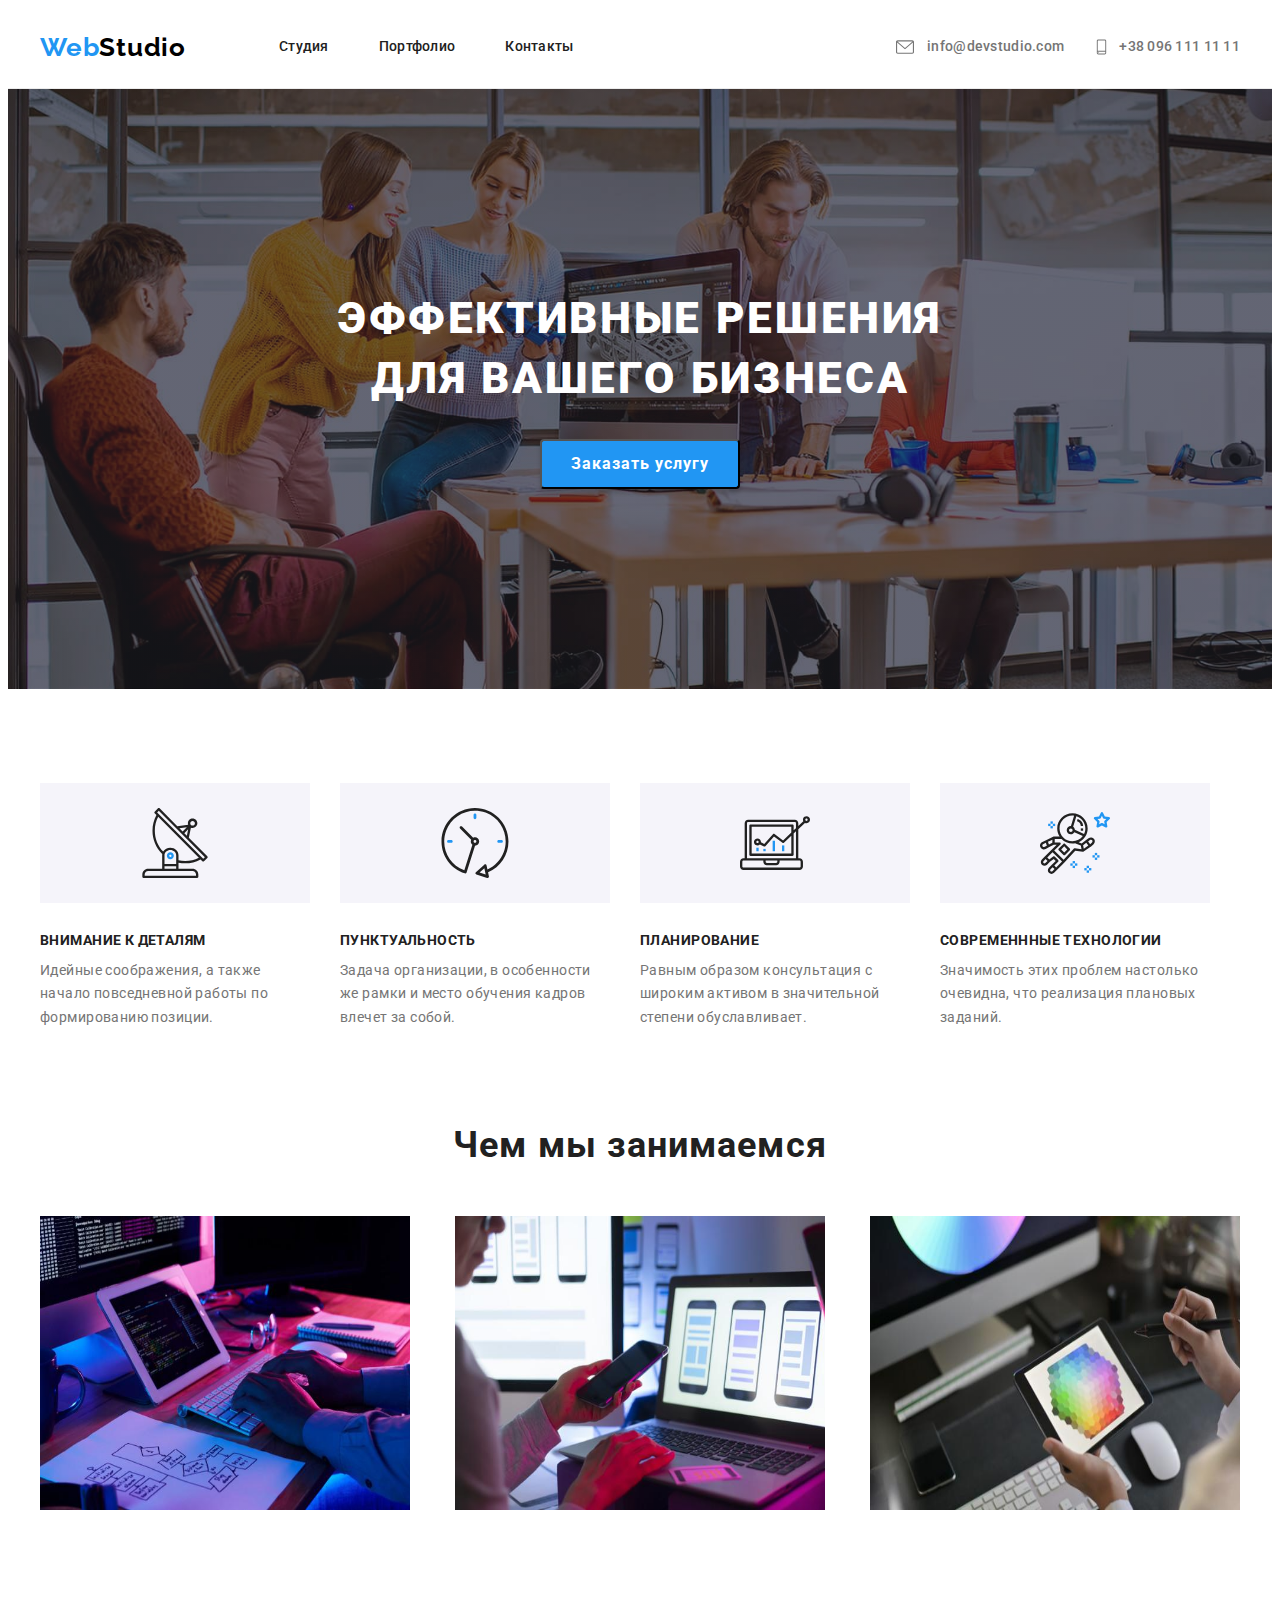
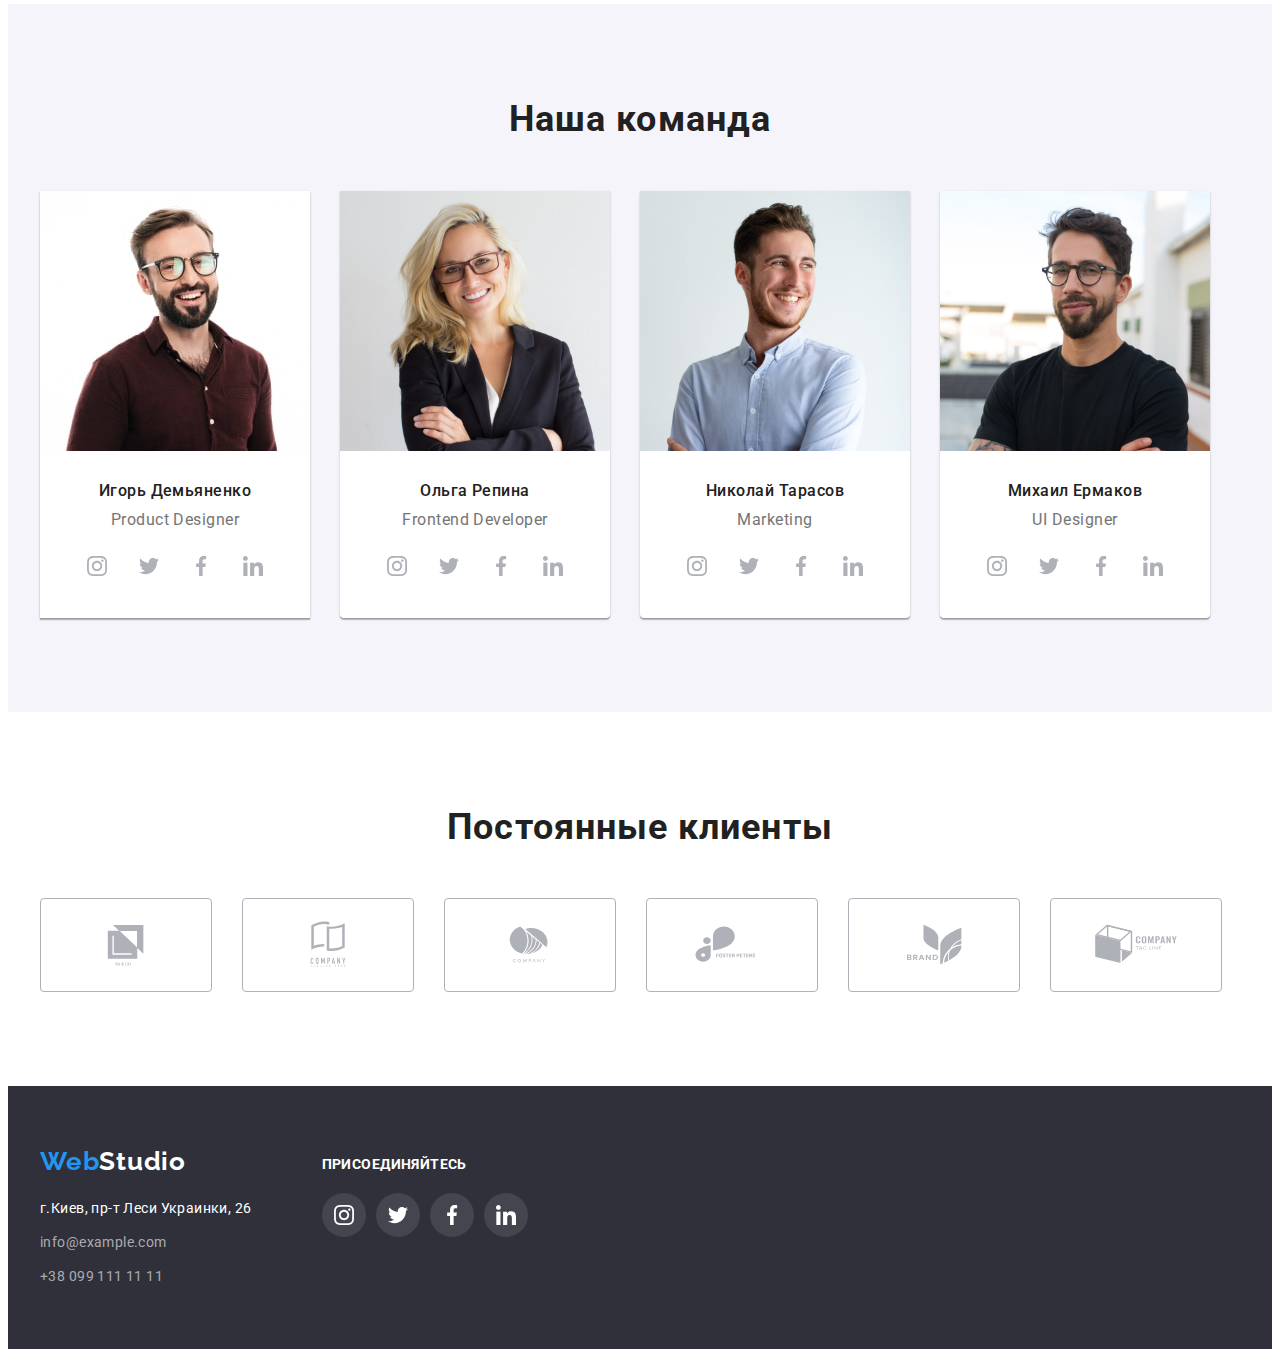
==== index.html @ 80ca1c9b "start" ====
<!DOCTYPE html>
<html lang="ru">
  <head>
    <meta charset="UTF-8" />
    <meta http-equiv="X-UA-Compatible" content="IE=edge" />
    <meta name="viewport" content="width=device-width, initial-scale=1.0" />
    <link rel="preconnect" href="https://fonts.googleapis.com" />
    <link rel="preconnect" href="https://fonts.gstatic.com" crossorigin />
    <link
      href="https://fonts.googleapis.com/css2?family=Raleway:wght@700&family=Roboto:wght@400;500;700;900&display=swap"
      rel="stylesheet"
    />
    <link
      rel="stylesheet"
      href="https://cdnjs.cloudflare.com/ajax/libs/modern-normalize/1.1.0/modern-normalize.min.css"
      integrity="sha512-wpPYUAdjBVSE4KJnH1VR1HeZfpl1ub8YT/NKx4PuQ5NmX2tKuGu6U/JRp5y+Y8XG2tV+wKQpNHVUX03MfMFn9Q=="
      crossorigin="anonymous"
      referrerpolicy="no-referrer"
    />
    <link rel="stylesheet" href="./styles/styles.css" />
    <title>WebStudio</title>
  </head>
  <body>
    <!--header-->
    <header class="header">
      <!--menu nav-->
      <div class="container">
        <a class="header-logo link" href="./index.html"
          >Web<span class="header-logo-head">Studio</span></a
        >
        <nav class="header-nav">
          <ul class="header-nav-list list">
            <li>
              <a class="header-nav-list-st link" href="./index.html">Студия</a>
            </li>
            <li>
              <a class="header-nav-list-port link" href="./portfolio.html"
                >Портфолио</a
              >
            </li>
            <li>
              <a class="header-nav-list-cont link" href="#contaсts">Контакты</a>
            </li>
          </ul>
        </nav>
        <ul class="header-contaсt list">
          <li class="header-contaсt-item">
            <a class="header-contaсt-mail link" href="info@devstudio.com"
              ><svg class="header-contaсt-mail-icon" width="24" height="18">
                <use href="./img/icons.svg#icon-envelope"></use></svg
              >info@devstudio.com</a
            >
          </li>
          <li class="header-contaсt-item">
            <a class="header-contaсt-tel link" href="+380961111111">
              <svg class="header-contaсt-tel-icon" width="15" height="24">
                <use href="./img/icons.svg#icon-smartphone"></use></svg
              >+38 096 111 11 11</a
            >
          </li>
        </ul>
      </div>
    </header>
    <!--main container-->
    <main>
      <!--header-->
      <section class="main-section-header">
        <div class="container">
          <h1 class="main-section-header-motto">
            ЭФФЕКТИВНЫЕ РЕШЕНИЯ <br />ДЛЯ ВАШЕГО БИЗНЕСА
          </h1>
          <button class="main-section-header-button" type="button">
            Заказать услугу
          </button>
        </div>
      </section>
      <!--features-->
      <section class="soft-skils-about">
        <!--
        <h2>Сильные стороны</h2>
       -->
        <div class="container">
          <ul class="soft-skils list">
            <li class="soft-skils-list">
              <div class="soft-skils-cont">
                <svg class="soft-skils-icon" width="70" height="70">
                  <use href="./img/icons.svg#icon-antenna"></use>
                </svg>
              </div>
              <h3 class="soft-skils-header">ВНИМАНИЕ К ДЕТАЛЯМ</h3>
              <p class="soft-skils-paragraph">
                Идейные соображения, а также начало повседневной работы по
                формированию позиции.
              </p>
            </li>
            <li class="soft-skils-list">
              <div class="soft-skils-cont">
                <svg class="soft-skils-icon" width="70" height="70">
                  <use href="./img/icons.svg#icon-clock"></use>
                </svg>
              </div>
              <h3 class="soft-skils-header">ПУНКТУАЛЬНОСТЬ</h3>
              <p class="soft-skils-paragraph">
                Задача организации, в особенности же рамки и место обучения
                кадров влечет за собой.
              </p>
            </li>
            <li class="soft-skils-list">
              <div class="soft-skils-cont">
                <svg class="soft-skils-icon" width="70" height="70">
                  <use href="./img/icons.svg#icon-diagram"></use>
                </svg>
              </div>
              <h3 class="soft-skils-header">ПЛАНИРОВАНИЕ</h3>
              <p class="soft-skils-paragraph">
                Равным образом консультация с широким активом в значительной
                степени обуславливает.
              </p>
            </li>
            <li class="soft-skils-list">
              <div class="soft-skils-cont">
                <svg class="soft-skils-icon" width="70" height="70">
                  <use href="./img/icons.svg#icon-astronaut"></use>
                </svg>
              </div>
              <h3 class="soft-skils-header">СОВРЕМЕНННЫЕ ТЕХНОЛОГИИ</h3>
              <p class="soft-skils-paragraph">
                Значимость этих проблем настолько очевидна, что реализация
                плановых заданий.
              </p>
            </li>
          </ul>
        </div>
      </section>
      <!--what are we doing-->
      <section class="hard-skil">
        <div class="container">
          <h2 class="hard-skils">Чем мы занимаемся</h2>
          <ul class="hard-skils-photo list">
            <li class="hard-skils-list">
              <img
                src="img/photo1.jpg"
                alt="Дизайн сайта"
                width="370"
                height="294"
              />
            </li>
            <li class="hard-skils-list">
              <img
                src="img/photo2.jpg"
                alt="Вёрстка сайта"
                width="370"
                height="294"
              />
            </li>
            <li class="hard-skils-list">
              <img
                src="img/photo3.jpg"
                alt="Стиль сайта"
                width="370"
                height="294"
              />
            </li>
          </ul>
        </div>
      </section>
      <!--our team-->
      <section class="team">
        <div class="container">
          <h2 class="our-team">Наша команда</h2>
          <ul class="our-team-list list">
            <li class="our-team-item desinger">
              <!--Product Designer-->
              <img
                src="img/ProductDesigner.jpg"
                alt="Дизайнер"
                width="270"
                height="260"
              />
              <div class="our-team-signature">
                <h3 class="our-team-header">Игорь Демьяненко</h3>
                <p class="our-team-paragraph">Product Designer</p>
                <ul class="our-team-soc-list list">
                  <li class="our-team-soc-item">
                    <a
                      href="https://www.instagram.com"
                      class="our-team-soc-link"
                      ><svg class="our-team-soc-icon" width="20" height="20">
                        <use href="./img/icons.svg#icon-instagram"></use>
                      </svg>
                    </a>
                  </li>
                  <li class="our-team-soc-item">
                    <a href="https://twitter.com" class="our-team-soc-link"
                      ><svg class="our-team-soc-icon" width="20" height="20">
                        <use href="./img/icons.svg#icon-twitter"></use></svg
                    ></a>
                  </li>
                  <li class="our-team-soc-item">
                    <a href="https://www.facebook.com" class="our-team-soc-link"
                      ><svg class="our-team-soc-icon" width="20" height="20">
                        <use href="./img/icons.svg#icon-facebook"></use></svg
                    ></a>
                  </li>
                  <li class="our-team-soc-item">
                    <a
                      href="https://www.linkedin.com/"
                      class="our-team-soc-link"
                      ><svg class="our-team-soc-icon" width="20" height="20">
                        <use href="./img/icons.svg#icon-linkedin"></use></svg
                    ></a>
                  </li>
                </ul>
              </div>
            </li>
            <li class="our-team-item frontend">
              <!--Frontend Developer-->
              <img
                src="img/FrontendDeveloper.jpg"
                alt="Разработчик сайтов"
                width="270"
                height="260"
              />
              <div class="our-team-signature">
                <h3 class="our-team-header">Ольга Репина</h3>
                <p class="our-team-paragraph">Frontend Developer</p>
                <ul class="our-team-soc-list list">
                  <li class="our-team-soc-item">
                    <a
                      href="https://www.instagram.com"
                      class="our-team-soc-link"
                      ><svg class="our-team-soc-icon" width="20" height="20">
                        <use href="./img/icons.svg#icon-instagram"></use>
                      </svg>
                    </a>
                  </li>
                  <li class="our-team-soc-item">
                    <a href="https://twitter.com" class="our-team-soc-link"
                      ><svg class="our-team-soc-icon" width="20" height="20">
                        <use href="./img/icons.svg#icon-twitter"></use></svg
                    ></a>
                  </li>
                  <li class="our-team-soc-item">
                    <a href="https://www.facebook.com" class="our-team-soc-link"
                      ><svg class="our-team-soc-icon" width="20" height="20">
                        <use href="./img/icons.svg#icon-facebook"></use></svg
                    ></a>
                  </li>
                  <li class="our-team-soc-item">
                    <a
                      href="https://www.linkedin.com/"
                      class="our-team-soc-link"
                      ><svg class="our-team-soc-icon" width="20" height="20">
                        <use href="./img/icons.svg#icon-linkedin"></use></svg
                    ></a>
                  </li>
                </ul>
              </div>
            </li>
            <li class="our-team-item marketing">
              <!--Marketing-->
              <img
                src="img/Marketing.jpg"
                alt="Маркетолог"
                width="270"
                height="260"
              />
              <div class="our-team-signature">
                <h3 class="our-team-header">Николай Тарасов</h3>
                <p class="our-team-paragraph">Marketing</p>
                <ul class="our-team-soc-list list">
                  <li class="our-team-soc-item">
                    <a
                      href="https://www.instagram.com"
                      class="our-team-soc-link"
                      ><svg class="our-team-soc-icon" width="20" height="20">
                        <use href="./img/icons.svg#icon-instagram"></use>
                      </svg>
                    </a>
                  </li>
                  <li class="our-team-soc-item">
                    <a href="https://twitter.com" class="our-team-soc-link"
                      ><svg class="our-team-soc-icon" width="20" height="20">
                        <use href="./img/icons.svg#icon-twitter"></use></svg
                    ></a>
                  </li>
                  <li class="our-team-soc-item">
                    <a href="https://www.facebook.com" class="our-team-soc-link"
                      ><svg class="our-team-soc-icon" width="20" height="20">
                        <use href="./img/icons.svg#icon-facebook"></use></svg
                    ></a>
                  </li>
                  <li class="our-team-soc-item">
                    <a
                      href="https://www.linkedin.com/"
                      class="our-team-soc-link"
                      ><svg class="our-team-soc-icon" width="20" height="20">
                        <use href="./img/icons.svg#icon-linkedin"></use></svg
                    ></a>
                  </li>
                </ul>
              </div>
            </li>
            <li class="our-team-item uidesigner">
              <!--UI Designer-->
              <img
                src="img/UIDesigner.jpg"
                alt="Прэктировщик сайтов"
                width="270"
                height="260"
              />
              <div class="our-team-signature">
                <h3 class="our-team-header">Михаил Ермаков</h3>
                <p class="our-team-paragraph">UI Designer</p>
                <ul class="our-team-soc-list list">
                  <li class="our-team-soc-item">
                    <a
                      href="https://www.instagram.com"
                      class="our-team-soc-link"
                      ><svg class="our-team-soc-icon" width="20" height="20">
                        <use href="./img/icons.svg#icon-instagram"></use>
                      </svg>
                    </a>
                  </li>
                  <li class="our-team-soc-item">
                    <a href="https://twitter.com" class="our-team-soc-link"
                      ><svg class="our-team-soc-icon" width="20" height="20">
                        <use href="./img/icons.svg#icon-twitter"></use></svg
                    ></a>
                  </li>
                  <li class="our-team-soc-item">
                    <a href="https://www.facebook.com" class="our-team-soc-link"
                      ><svg class="our-team-soc-icon" width="20" height="20">
                        <use href="./img/icons.svg#icon-facebook"></use></svg
                    ></a>
                  </li>
                  <li class="our-team-soc-item">
                    <a
                      href="https://www.linkedin.com/"
                      class="our-team-soc-link"
                      ><svg class="our-team-soc-icon" width="20" height="20">
                        <use href="./img/icons.svg#icon-linkedin"></use></svg
                    ></a>
                  </li>
                </ul>
              </div>
            </li>
          </ul>
        </div>
      </section>
      <section class="clients">
        <div class="container">
          <h2 class="clients-text">Постоянные клиенты</h2>
          <ul class="clients-list list">
            <li class="clients-item">
              <a href="" class="clients-link"
                ><svg class="clients-icon" width="170" height="92">
                  <use href="./img/icons.svg#icon-client1"></use></svg
              ></a>
            </li>
            <li class="clients-item">
              <a href="" class="clients-link"
                ><svg class="clients-icon" width="170" height="92">
                  <use href="./img/icons.svg#icon-client2"></use></svg
              ></a>
            </li>
            <li class="clients-item">
              <a href="" class="clients-link"
                ><svg class="clients-icon" width="170" height="92">
                  <use href="./img/icons.svg#icon-client3"></use></svg
              ></a>
            </li>
            <li class="clients-item">
              <a href="" class="clients-link"
                ><svg class="clients-icon" width="170" height="92">
                  <use href="./img/icons.svg#icon-client4"></use></svg
              ></a>
            </li>
            <li class="clients-item">
              <a href="" class="clients-link"
                ><svg class="clients-icon" width="170" height="92">
                  <use href="./img/icons.svg#icon-client5"></use></svg
              ></a>
            </li>
            <li class="clients-item">
              <a href="" class="clients-link"
                ><svg class="clients-icon" width="170" height="92">
                  <use href="./img/icons.svg#icon-client6"></use></svg
              ></a>
            </li>
          </ul>
        </div>
      </section>
    </main>
    <!--footer-->
    <footer class="footer" id="contaсts">
      <div class="container">
        <a class="footer-logo link" href="./index.html"
          >Web<span class="footer-logo-head">Studio</span></a
        >
        <div class="footer-cont-soc">
          <address class="footer-contakts">
            <ul class="footer-contakts-list list">
              <li class="footer-contakts-list-title">
                <a class="footer-contakts-address link" href=""
                  >г.Киев, пр-т Леси Украинки, 26</a
                >
              </li>
              <li class="footer-contakts-list-title">
                <a class="footer-contakts-mail link" href="info@example.com"
                  >info@example.com</a
                >
              </li>
              <li class="footer-contakts-list-title">
                <a class="footer-contakts-tel link" href="+380991111111"
                  >+38 099 111 11 11</a
                >
              </li>
            </ul>
          </address>
          <div class="footer-soc">
            <h3 class="footer-soc-text">присоединяйтесь</h3>
            <ul class="footer-soc-list list">
              <li class="footer-soc-item">
                <a href="https://www.instagram.com" class="footer-soc-link"
                  ><svg class="footer-soc-icon" width="20" height="20">
                    <use href="./img/icons.svg#icon-instagram"></use>
                  </svg>
                </a>
              </li>
              <li class="footer-soc-item">
                <a href="https://twitter.com" class="footer-soc-link"
                  ><svg class="footer-soc-icon" width="20" height="20">
                    <use href="./img/icons.svg#icon-twitter"></use></svg
                ></a>
              </li>
              <li class="footer-soc-item">
                <a href="https://www.facebook.com" class="footer-soc-link"
                  ><svg class="footer-soc-icon" width="20" height="20">
                    <use href="./img/icons.svg#icon-facebook"></use></svg
                ></a>
              </li>
              <li class="footer-soc-item">
                <a href="https://www.linkedin.com/" class="footer-soc-link"
                  ><svg class="footer-soc-icon" width="20" height="20">
                    <use href="./img/icons.svg#icon-linkedin"></use></svg
                ></a>
              </li>
            </ul>
          </div>
        </div>
      </div>
    </footer>
  </body>
</html>
---- styles/styles.css ----
body {
  font-family: "Roboto", sans-serif;
  font-style: normal;
  color: #000000;
}
:root {
  --section-color: #2f303a;
}
img {
  display: block;
}
p,
h1,
h2,
h3,
h4,
h5,
h6 {
  margin: 0;
}
ul,
ol {
  padding-left: 0;
  margin: 0;
}
button {
  cursor: pointer;
}
.container {
  width: 1200px;
  padding-left: 15px;
  padding-right: 15px;
  margin: 0 auto;
  /*outline: 2px solid tomato;*/
}
.link {
  text-decoration: none;
}
.list {
  list-style: none;
}
.header {
  background-color: #ffffff;
  --color-text-header: #212121;
  --color-text-contact: #757575;
  padding-top: 24px;
  padding-bottom: 25px;
  border-bottom: 1px solid #ececec;
}
.header .container {
  display: flex;
  align-items: center;
}
.header-logo {
  font-family: "Raleway";
  font-style: normal;
  font-weight: 700;
  font-size: 26px;
  line-height: 1.19;
  letter-spacing: 0.03em;
  color: #2196f3;
}
.header-logo-head {
  color: #000000;
}
.header-nav {
  margin-left: 93px;
}
.header-nav-list {
  font-weight: 500;
  font-size: 14px;
  line-height: 1.14;
  letter-spacing: 0.02em;
  color: #212121;
  display: flex;
}
.header-nav-list :hover,
.header-nav-list :focus {
  color: #2196f3;
}
.header-nav-list :not(:last-child) {
  margin-right: 50px;
}
.header-nav-list-st {
  color: var(--color-text-header);
}
.header-nav-list-port {
  color: var(--color-text-header);
}
.header-nav-list-cont {
  color: var(--color-text-header);
}

.header-contaсt {
  font-weight: 500;
  font-size: 14px;
  line-height: 1.14;
  letter-spacing: 0.02em;
  color: #757575;
  display: flex;
  margin-left: auto;
  align-items: center;
}
.header-contaсt :hover,
.header-contaсt :focus {
  color: #2196f3;
  fill: #2196f3;
}
.header-contaсt-mail {
  color: var(--color-text-contact);
  margin-right: 30px;
  display: flex;
  align-items: center;
  fill: var(--color-text-contact);
}
.header-contaсt-tel {
  color: var(--color-text-contact);
  display: flex;
  align-items: center;
  fill: var(--color-text-contact);
}
.header-contaсt-mail-icon {
  margin-right: 10px;
}
.header-contaсt-tel-icon {
  margin-right: 10px;
}
.main-section-header {
  background: var(--section-color);
  background-image: linear-gradient(
      rgba(47, 48, 58, 0.4),
      rgba(47, 48, 58, 0.4)
    ),
    url(../img/header_fon.jpg);
  background-repeat: no-repeat;
  background-position: center;
  background-size: cover;
  max-width: 1600px;
  margin: 0 auto;
  padding-top: 200px;
  padding-bottom: 200px;
}
.main-section-header-motto {
  font-weight: 900;
  font-size: 44px;
  line-height: 1.36;
  text-align: center;
  letter-spacing: 0.06em;
  text-transform: uppercase;
  color: #ffffff;
  margin-bottom: 30px;
}
.main-section-header-button {
  width: 200px;
  height: 50px;
  font-family: "Roboto";
  font-style: normal;
  font-weight: 700;
  font-size: 16px;
  line-height: 1.88;
  display: flex;
  justify-content: center;
  align-items: center;
  text-align: center;
  letter-spacing: 0.06em;
  color: #ffffff;
  background: #2196f3;
  box-shadow: 0px 4px 4px rgba(0, 0, 0, 0.15);
  border-radius: 4px;
  cursor: pointer;
  margin: auto;
}
.main-section-header-button:hover,
.main-section-header-button:focus {
  background: #2196f3;
}
.soft-skils-about {
  background: #ffffff;
  padding-top: 94px;
  padding-bottom: 94px;
}
.soft-skils {
  display: flex;
}
.soft-skils-list:not(:last-child) {
  margin-right: 30px;
}
.soft-skils-list {
  width: 270px;
}
.soft-skils-header {
  font-weight: 700;
  font-size: 14px;
  line-height: 1.14;
  letter-spacing: 0.03em;
  text-transform: uppercase;
  color: #212121;
  margin-bottom: 10px;
}
.soft-skils-paragraph {
  font-size: 14px;
  line-height: 1.71;
  letter-spacing: 0.03em;
  color: #757575;
}
.soft-skils-cont {
  background-color: #f5f4fa;
  width: 270px;
  height: 120px;
  margin-bottom: 30px;
  display: flex;
  justify-content: center;
  align-items: center;
}
.soft-skils-icon {
  margin: 0 auto;
}
.hard-skil {
  padding-bottom: 94px;
}
.hard-skils {
  font-weight: 700;
  font-size: 36px;
  line-height: 1.17;
  text-align: center;
  letter-spacing: 0.03em;
  color: #212121;
  margin-bottom: 50px;
}
.hard-skils-photo {
  display: flex;
  justify-content: space-between;
}
.hard-skils-list:not(:last-child) {
  margin-right: 30px;
}
.team {
  background: #f5f4fa;
  padding-top: 94px;
  padding-bottom: 94px;
}
.our-team {
  font-weight: 700;
  font-size: 36px;
  line-height: 1.17;
  text-align: center;
  letter-spacing: 0.03em;
  color: #212121;
  margin-bottom: 50px;
}
.our-team-list {
  display: flex;
}
.our-team-item:not(:last-child) {
  margin-right: 30px;
}
.our-team-header {
  font-weight: 500;
  font-size: 16px;
  line-height: 1.19;
  text-align: center;
  letter-spacing: 0.03em;
  color: #212121;
  margin-bottom: 10px;
}
.our-team-paragraph {
  font-size: 16px;
  line-height: 1.19;
  text-align: center;
  letter-spacing: 0.03em;
  color: #757575;
  margin-bottom: 15px;
}
.our-team-signature {
  padding-top: 30px;
  padding-bottom: 30px;
}
.our-team-soc-list {
  display: flex;
  justify-content: center;
  align-items: center;
}
.our-team-soc-item:not(:last-child) {
  margin-right: 8px;
}
.our-team-soc-link {
  width: 44px;
  height: 44px;
  border-radius: 50%;
  background-color: #ffffff;
  display: flex;
  justify-content: center;
  align-items: center;
  fill: #afb1b8;
}
.our-team-soc-link:hover,
.our-team-soc-link:focus {
  background-color: #2196f3;
  fill: #ffffff;
}
.desinger {
  width: 270px;
  background: #ffffff;
  box-shadow: 0px 1px 3px rgba(0, 0, 0, 0.12), 0px 1px 1px rgba(0, 0, 0, 0.14),
    0px 2px 1px rgba(0, 0, 0, 0.2);
}
.frontend {
  width: 270px;
  background: #ffffff;
  box-shadow: 0px 1px 3px rgba(0, 0, 0, 0.12), 0px 1px 1px rgba(0, 0, 0, 0.14),
    0px 2px 1px rgba(0, 0, 0, 0.2);
  border-radius: 0px 0px 4px 4px;
}
.marketing {
  width: 270px;
  background: #ffffff;
  box-shadow: 0px 1px 3px rgba(0, 0, 0, 0.12), 0px 1px 1px rgba(0, 0, 0, 0.14),
    0px 2px 1px rgba(0, 0, 0, 0.2);
  border-radius: 0px 0px 4px 4px;
}
.uidesigner {
  width: 270px;
  background: #ffffff;
  box-shadow: 0px 1px 3px rgba(0, 0, 0, 0.12), 0px 1px 1px rgba(0, 0, 0, 0.14),
    0px 2px 1px rgba(0, 0, 0, 0.2);
  border-radius: 0px 0px 4px 4px;
}
.clients {
  padding-top: 94px;
  padding-bottom: 94px;
}
.clients-text {
  font-weight: 700;
  font-size: 36px;
  line-height: 1.17;
  text-align: center;
  letter-spacing: 0.03em;
  color: #212121;
  margin-bottom: 50px;
}
.clients-list {
  display: flex;
}
.clients-item + .clients-item {
  margin-left: 30px;
}
.clients-link {
  width: 170px;
  height: 92px;
  border: 1px solid #afb1b8;
  border-radius: 4px;
  display: flex;
  justify-content: center;
  align-items: center;
  fill: #afb1b8;
}
.clients-link:hover,
.clients-link:focus {
  fill: #2196f3;
  border: 1px solid #2196f3;
}

.footer {
  background: var(--section-color);
  padding-top: 60px;
  padding-bottom: 60px;
}
.footer-logo {
  font-family: "Raleway";
  font-style: normal;
  font-weight: 700;
  font-size: 26px;
  line-height: 1.19;
  letter-spacing: 0.03em;
  color: #2196f3;
}
.footer-logo-head {
  color: #ffffff;
  margin-top: 60px;
  margin-bottom: 60px;
}
.footer-cont-soc {
  display: flex;
}
.footer-contakts-list :hover,
.footer-contakts-list :focus {
  color: #2196f3;
}
.footer-contakts-list {
  margin-top: 20px;
  display: flex;
  flex-direction: column;
}
.footer-contakts-list-title:not(:last-child) {
  margin-bottom: 10px;
}
.footer-contakts-address {
  font-style: normal;
  font-size: 14px;
  line-height: 1.71;
  letter-spacing: 0.03em;
  color: #ffffff;
}
.footer-contakts-mail {
  font-style: normal;
  font-size: 14px;
  line-height: 1.71;
  letter-spacing: 0.03em;
  color: rgba(255, 255, 255, 0.6);
}
.footer-contakts-tel {
  font-style: normal;
  font-size: 14px;
  line-height: 1.71;
  letter-spacing: 0.03em;
  color: rgba(255, 255, 255, 0.6);
}
.footer-soc {
  margin-top: -20px;
  margin-left: 70px;
}
.footer-soc-text {
  font-weight: 700;
  font-size: 14px;
  line-height: 1.14;
  letter-spacing: 0.03em;
  text-transform: uppercase;
  color: #ffffff;
  margin-bottom: 20px;
}
.footer-soc-list {
  display: flex;
}
.footer-soc-item:not(:last-child) {
  margin-right: 10px;
}
.footer-soc-link {
  width: 44px;
  height: 44px;
  border-radius: 50%;
  background-color: #44454e;
  display: flex;
  justify-content: center;
  align-items: center;
  fill: #ffffff;
}
.footer-soc-link:hover,
.footer-soc-link:focus {
  background-color: #2196f3;
}
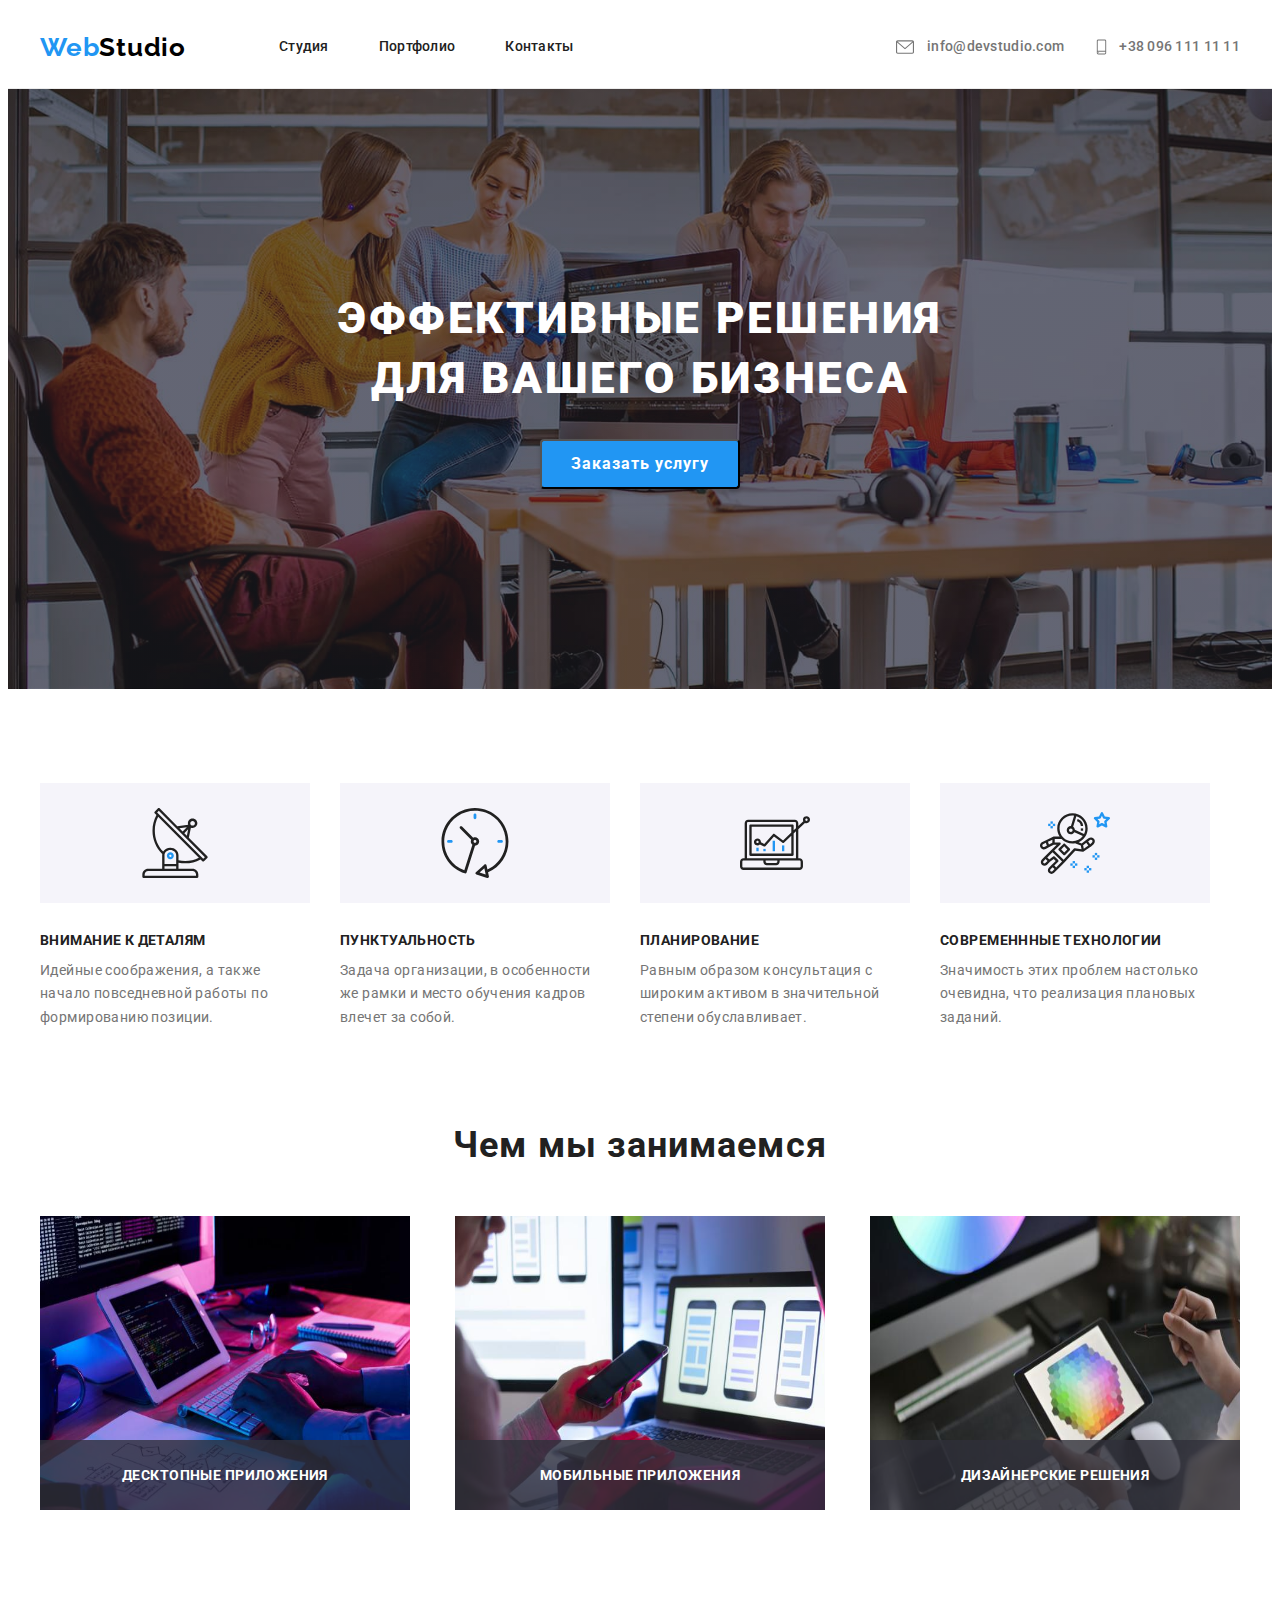
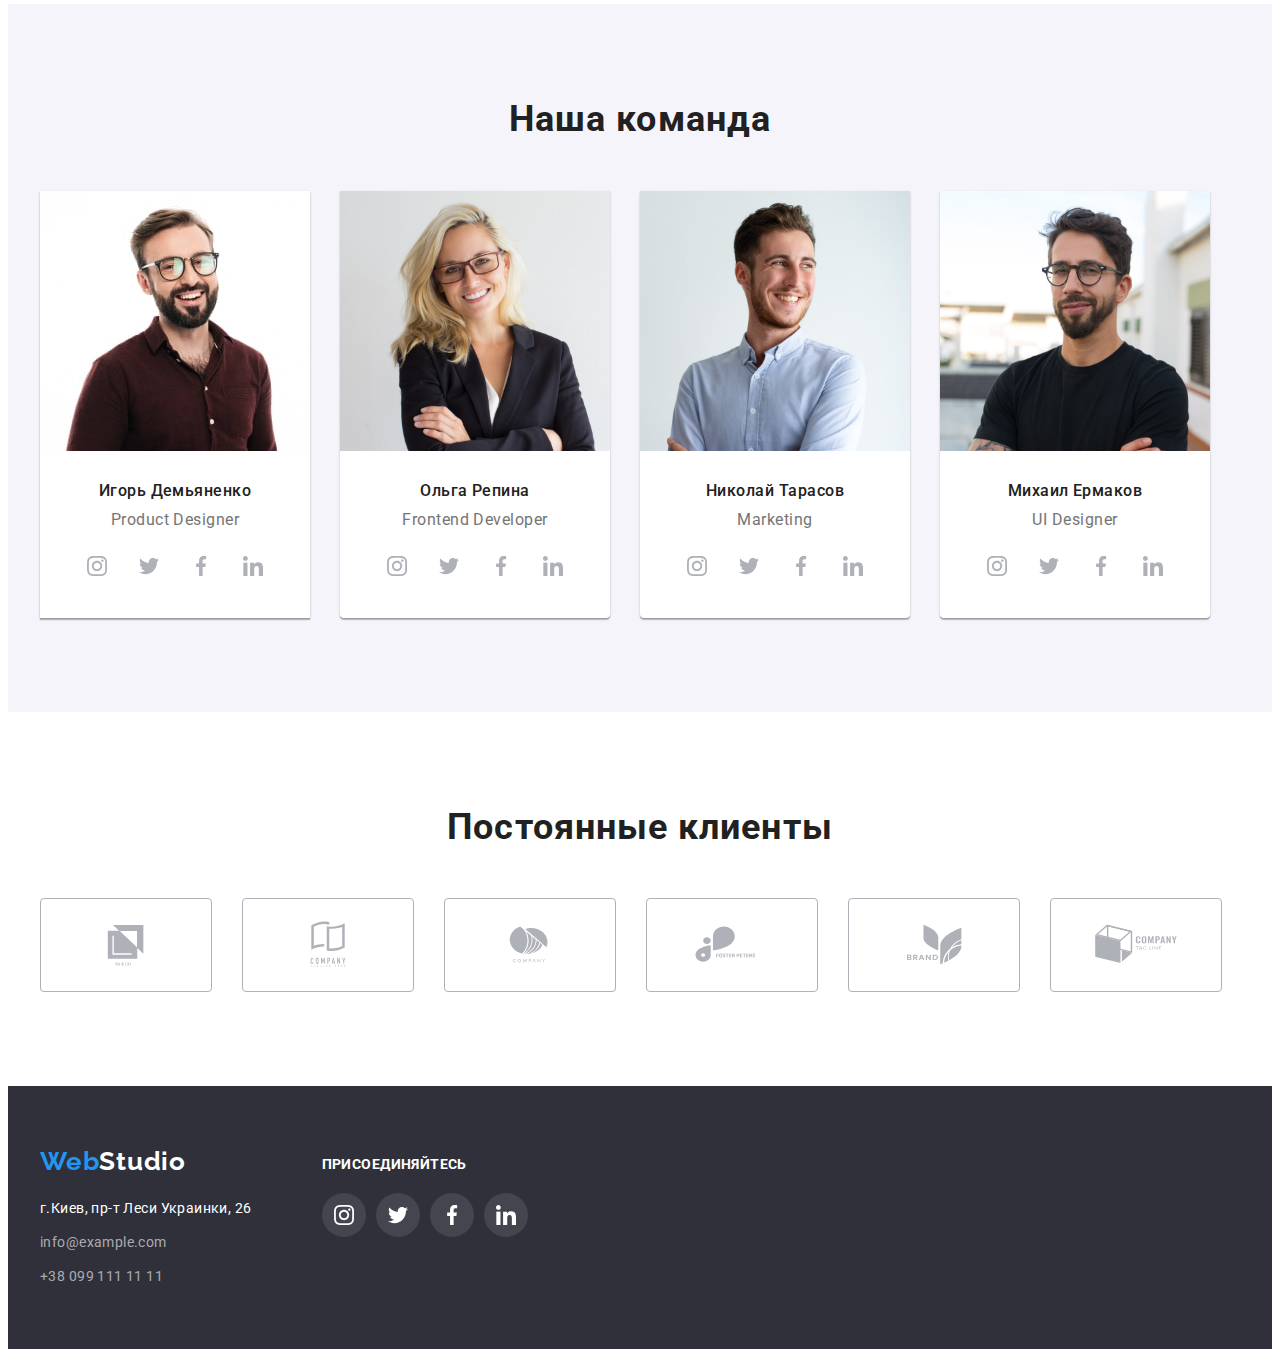
==== commit f52e9b07: "6/05" ====
--- a/index.html
+++ b/index.html
@@ -138,6 +138,7 @@
           <h2 class="hard-skils">Чем мы занимаемся</h2>
           <ul class="hard-skils-photo list">
             <li class="hard-skils-list">
+              <p class="hard-skils-par">Десктопные приложения</p>
               <img
                 src="img/photo1.jpg"
                 alt="Дизайн сайта"
@@ -146,6 +147,7 @@
               />
             </li>
             <li class="hard-skils-list">
+              <p class="hard-skils-par">Мобильные приложения</p>
               <img
                 src="img/photo2.jpg"
                 alt="Вёрстка сайта"
@@ -154,6 +156,7 @@
               />
             </li>
             <li class="hard-skils-list">
+              <p class="hard-skils-par">Дизайнерские решения</p>
               <img
                 src="img/photo3.jpg"
                 alt="Стиль сайта"
--- a/styles/styles.css
+++ b/styles/styles.css
@@ -73,6 +73,9 @@
   letter-spacing: 0.02em;
   color: #212121;
   display: flex;
+  transition-property: color;
+  transition-duration: 250ms;
+  transition-timing-function: cubic-bezier (0.4, 0, 0.2, 1);
 }
 .header-nav-list :hover,
 .header-nav-list :focus {
@@ -100,6 +103,9 @@
   display: flex;
   margin-left: auto;
   align-items: center;
+  transition-property: fill, color;
+  transition-duration: 250ms;
+  transition-timing-function: cubic-bezier(0.4, 0, 0.2, 1);
 }
 .header-contaсt :hover,
 .header-contaсt :focus {
@@ -169,10 +175,13 @@
   border-radius: 4px;
   cursor: pointer;
   margin: auto;
+  transition-property: background-color;
+  transition-duration: 250ms;
+  transition-timing-function: cubic-bezier(0.4, 0, 0.2, 1);
 }
 .main-section-header-button:hover,
 .main-section-header-button:focus {
-  background: #2196f3;
+  background-color: #2196f3;
 }
 .soft-skils-about {
   background: #ffffff;
@@ -226,6 +235,26 @@
   letter-spacing: 0.03em;
   color: #212121;
   margin-bottom: 50px;
+}
+.hard-skils-list {
+  position: relative;
+}
+.hard-skils-par {
+  position: absolute;
+  top: 224px;
+  width: 370px;
+  height: 70px;
+  display: flex;
+  justify-content: center;
+  align-items: center;
+  font-weight: 700;
+  font-size: 14px;
+  line-height: 16px;
+  text-align: center;
+  letter-spacing: 0.03em;
+  text-transform: uppercase;
+  color: #ffffff;
+  background: rgba(47, 48, 58, 0.8);
 }
 .hard-skils-photo {
   display: flex;
@@ -292,6 +321,9 @@
   justify-content: center;
   align-items: center;
   fill: #afb1b8;
+  transition-property: background-color, fill;
+  transition-duration: 250ms;
+  transition-timing-function: cubic-bezier(0.4, 0, 0.2, 1);
 }
 .our-team-soc-link:hover,
 .our-team-soc-link:focus {
@@ -353,6 +385,9 @@
   justify-content: center;
   align-items: center;
   fill: #afb1b8;
+  transition-property: box-shadow, border-radius, background-color, color;
+  transition-duration: 250ms;
+  transition-timing-function: cubic-bezier(0.4, 0, 0.2, 1);
 }
 .clients-link:hover,
 .clients-link:focus {
@@ -382,14 +417,17 @@
 .footer-cont-soc {
   display: flex;
 }
+.footer-contakts-list {
+  margin-top: 20px;
+  display: flex;
+  flex-direction: column;
+  transition-property: color;
+  transition-duration: 250ms;
+  transition-timing-function: cubic-bezier(0.4, 0, 0.2, 1);
+}
 .footer-contakts-list :hover,
 .footer-contakts-list :focus {
   color: #2196f3;
-}
-.footer-contakts-list {
-  margin-top: 20px;
-  display: flex;
-  flex-direction: column;
 }
 .footer-contakts-list-title:not(:last-child) {
   margin-bottom: 10px;
@@ -443,6 +481,9 @@
   justify-content: center;
   align-items: center;
   fill: #ffffff;
+  transition-property: background-color;
+  transition-duration: 250ms;
+  transition-timing-function: cubic-bezier(0.4, 0, 0.2, 1);
 }
 .footer-soc-link:hover,
 .footer-soc-link:focus {
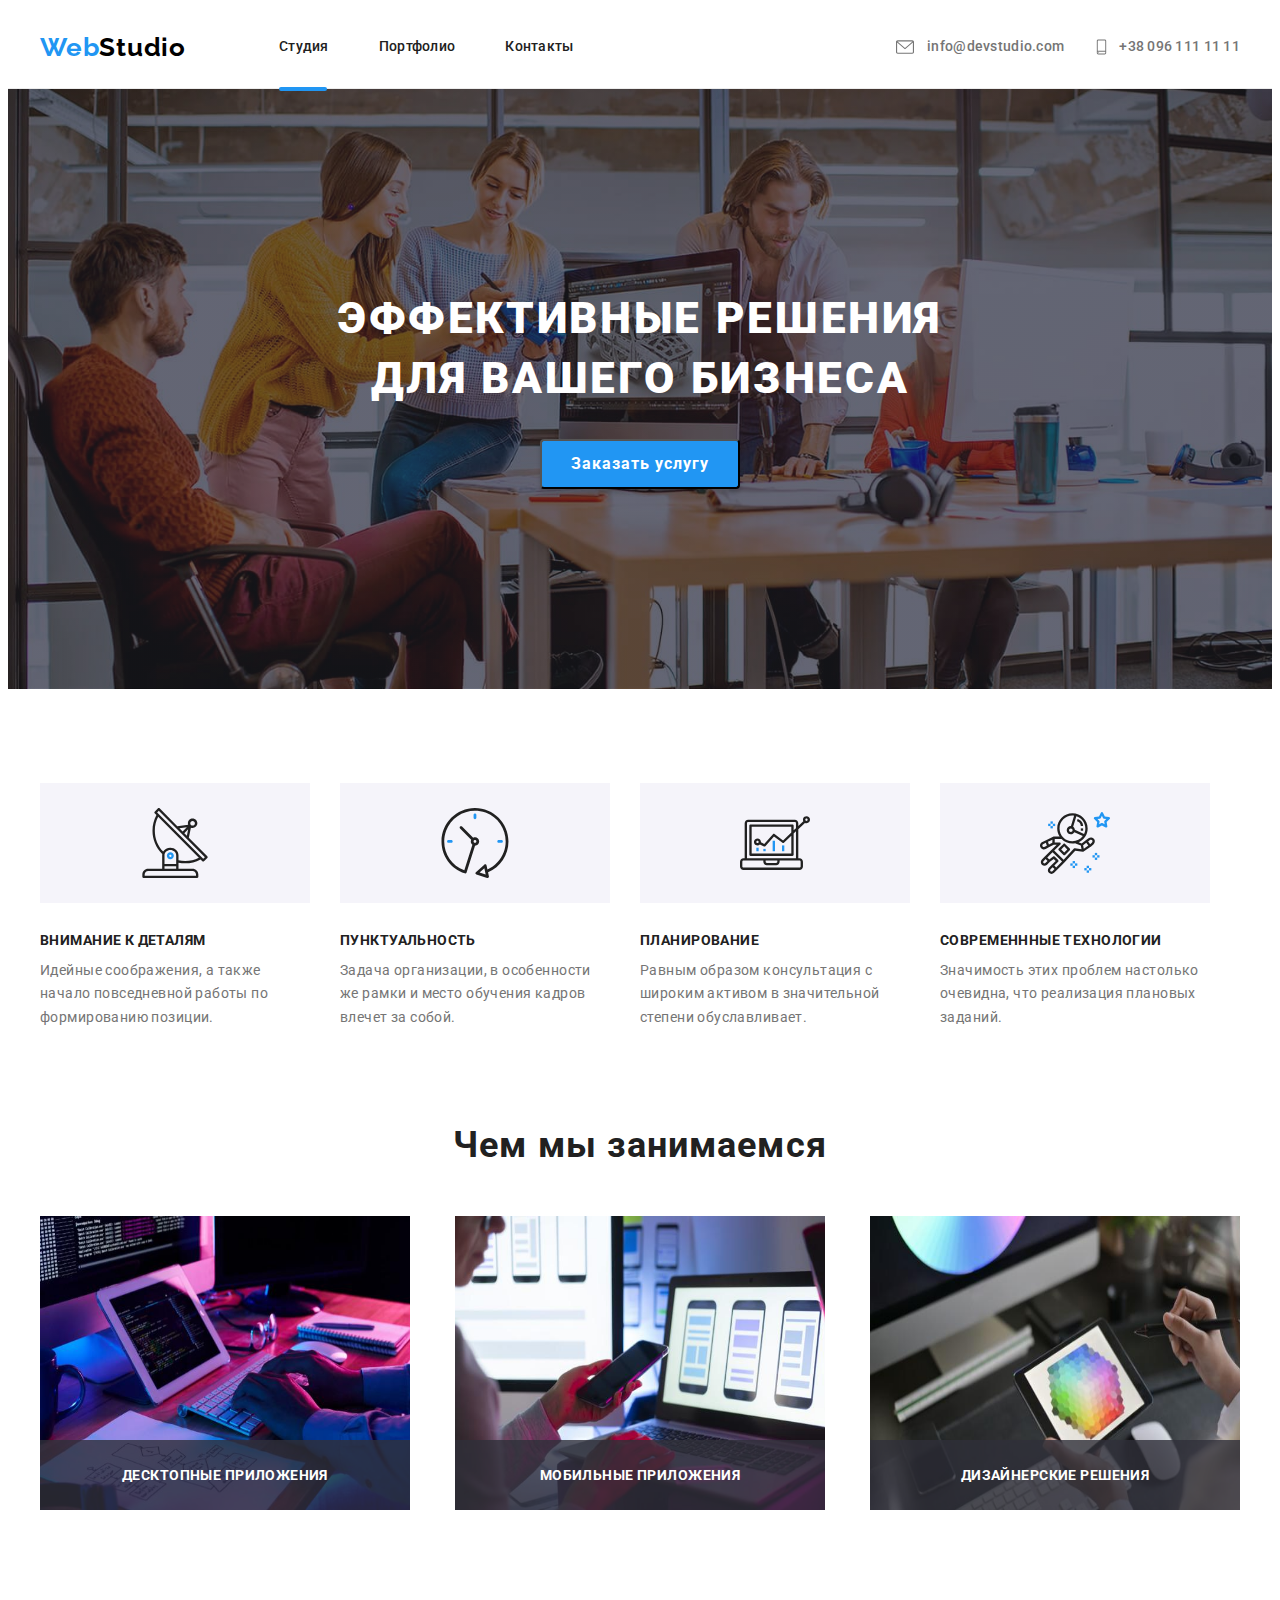
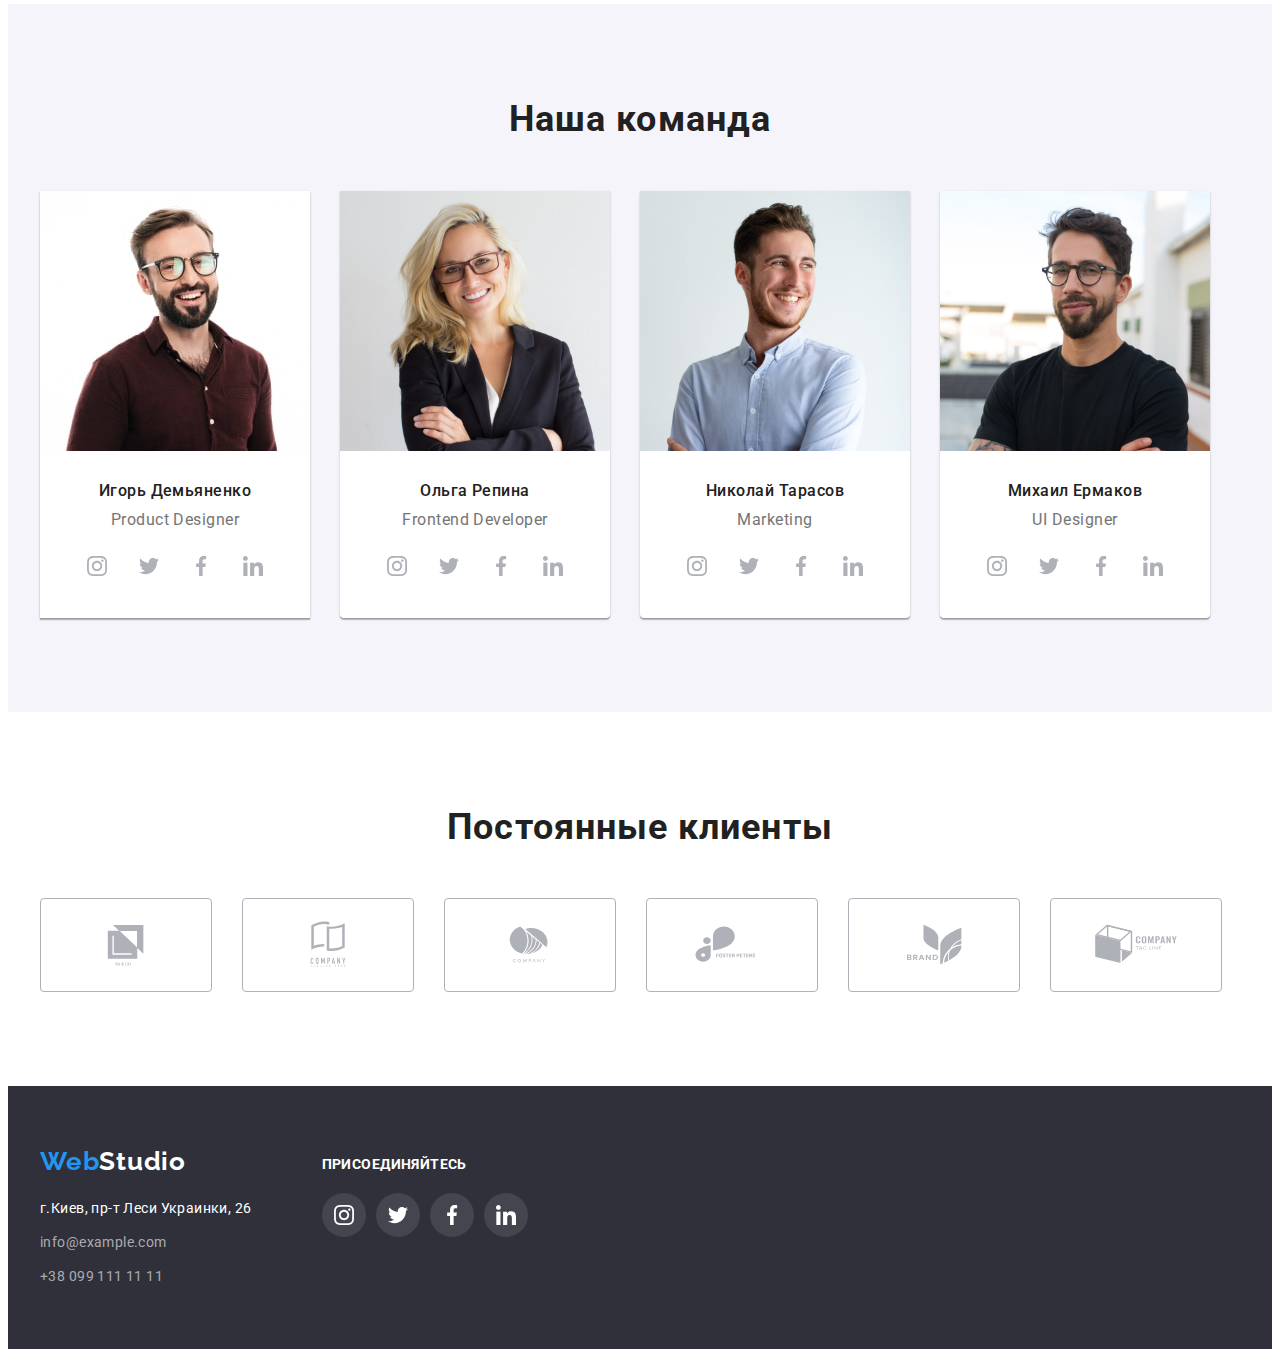
==== commit e00a3cdf: "all" ====
--- a/index.html
+++ b/index.html
@@ -30,7 +30,7 @@
         >
         <nav class="header-nav">
           <ul class="header-nav-list list">
-            <li>
+            <li class="header-nav-item">
               <a class="header-nav-list-st link" href="./index.html">Студия</a>
             </li>
             <li>
@@ -69,7 +69,7 @@
           <h1 class="main-section-header-motto">
             ЭФФЕКТИВНЫЕ РЕШЕНИЯ <br />ДЛЯ ВАШЕГО БИЗНЕСА
           </h1>
-          <button class="main-section-header-button" type="button">
+          <button class="main-section-header-button" type="button" data-modal-open>
             Заказать услугу
           </button>
         </div>
@@ -454,5 +454,12 @@
         </div>
       </div>
     </footer>
+    <div class="backdrop is-hidden" data-modal>
+      <div class="modal">
+        <button type="button" class="modal-close-btn" data-modal-close><svg class="modal-close-icon" width="18" height="18">
+                    <use href="./img/icons.svg#icon-close-black-18dp" ></use></svg</button>
+      </div>
+    </div>
+    <script src="./js/modal.js"></script>
   </body>
 </html>
--- a/styles/styles.css
+++ b/styles/styles.css
@@ -40,6 +40,7 @@
   list-style: none;
 }
 .header {
+  position: relative;
   background-color: #ffffff;
   --color-text-header: #212121;
   --color-text-contact: #757575;
@@ -75,12 +76,25 @@
   display: flex;
   transition-property: color;
   transition-duration: 250ms;
-  transition-timing-function: cubic-bezier (0.4, 0, 0.2, 1);
+  transition-timing-function: cubic-bezier(0.4, 0, 0.2, 1);
 }
 .header-nav-list :hover,
 .header-nav-list :focus {
   color: #2196f3;
 }
+.header-nav-item {
+  display: flex;
+}
+.header-nav-item::after {
+  content: "";
+  position: absolute;
+  top: 99%;
+  width: 48px;
+  height: 4px;
+  background: #2196f3;
+  border-radius: 2px;
+}
+
 .header-nav-list :not(:last-child) {
   margin-right: 50px;
 }
@@ -489,3 +503,46 @@
 .footer-soc-link:focus {
   background-color: #2196f3;
 }
+.backdrop {
+  position: fixed;
+  top: 0;
+  width: 100%;
+  height: 100%;
+  background: rgba(0, 0, 0, 0.2);
+  transition: opacitay 250ms, visibility 250ms;
+}
+.backdrop.is-hidden .modal {
+  transform: scale(0.2) rotate(90deg) skew(-75deg, -10deg);
+}
+.modal {
+  width: 528px;
+  min-height: 581px;
+  background-color: #ffffff;
+  border-radius: 4px;
+  position: absolute;
+  top: 50%;
+  left: 50%;
+  transition: transform 1000ms;
+  transform: translate(-50%, -50%) scale(1) rotate(0deg) skew(0deg, 0deg);
+}
+.modal-close-btn {
+  position: absolute;
+  top: 10px;
+  right: 10px;
+  width: 30px;
+  height: 30px;
+  background-color: #ffffff;
+  border-radius: 50%;
+  border: 1px solid rgba(0, 0, 0, 0.1);
+}
+.modal-close-icon {
+  position: absolute;
+  top: 50%;
+  left: 50%;
+  transform: translate(-50%, -50%);
+}
+.is-hidden {
+  opacity: 0;
+  pointer-events: none;
+  visibility: hidden;
+}
